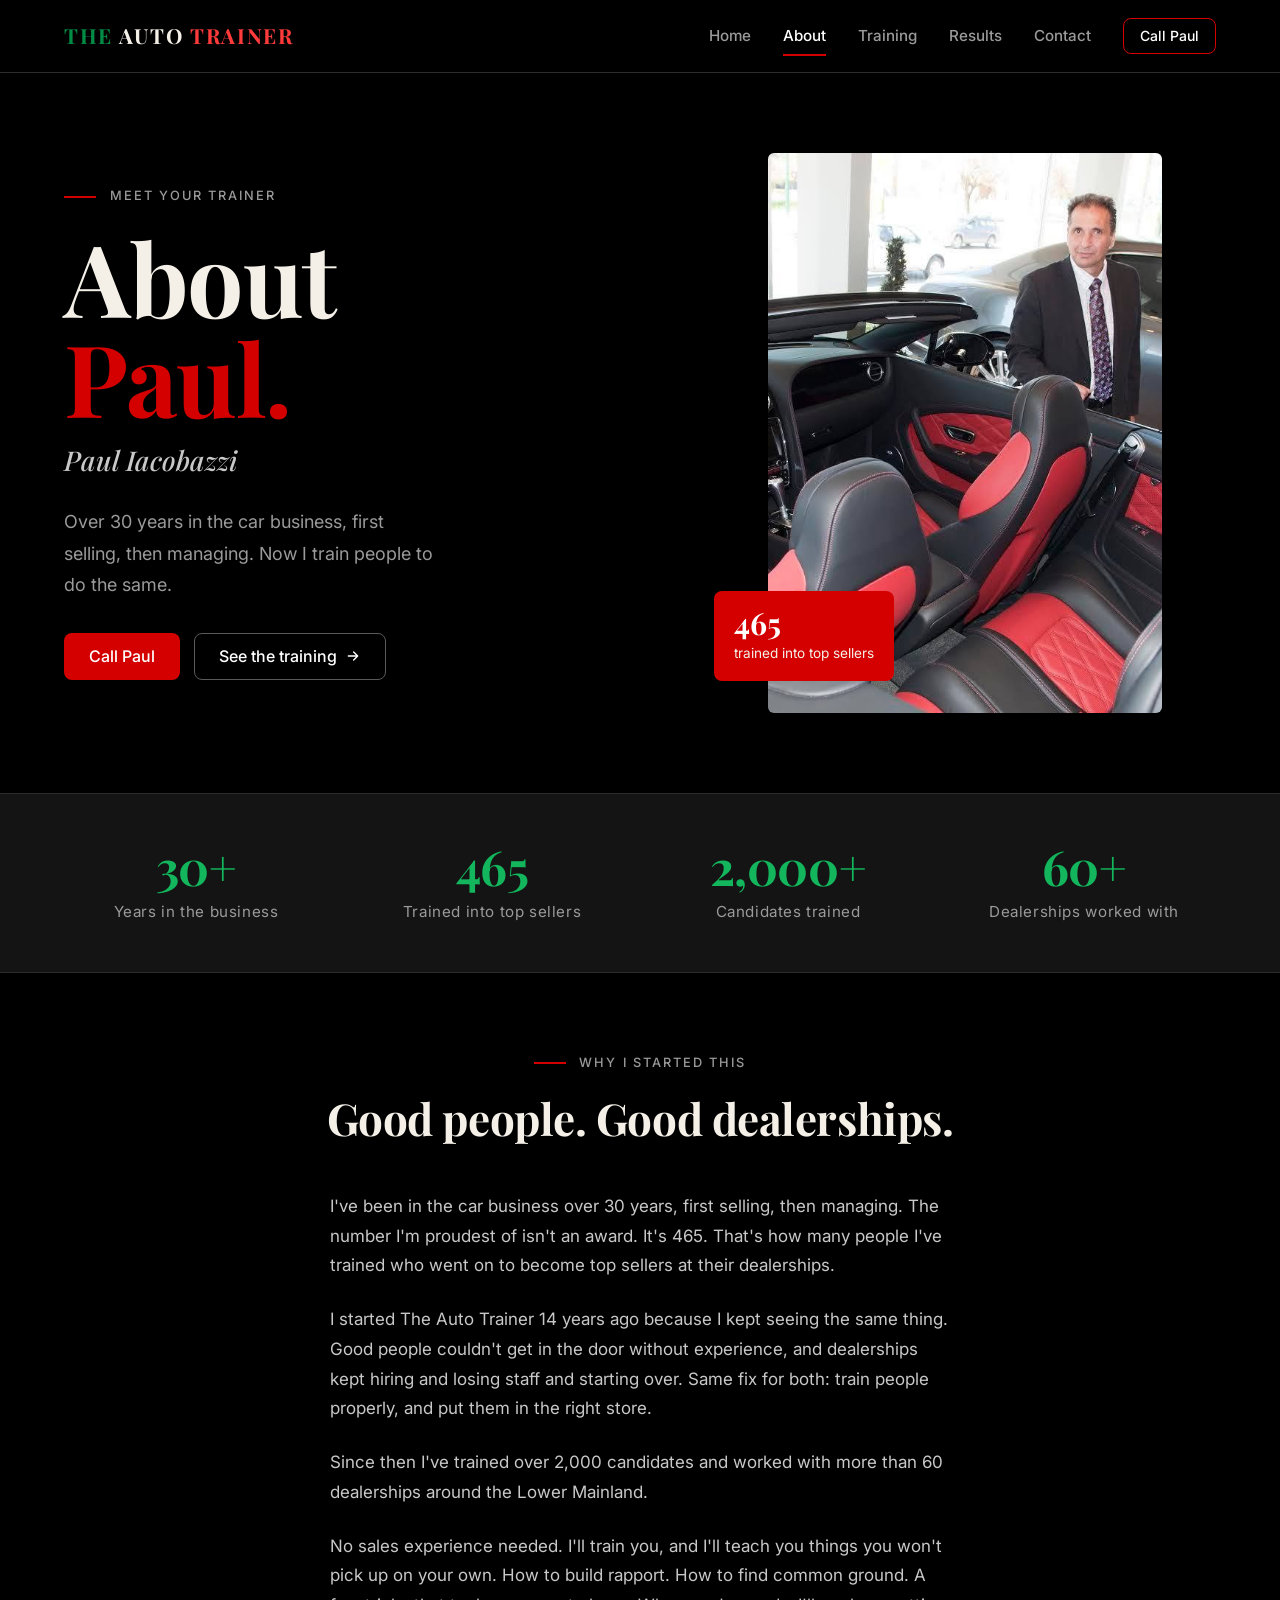
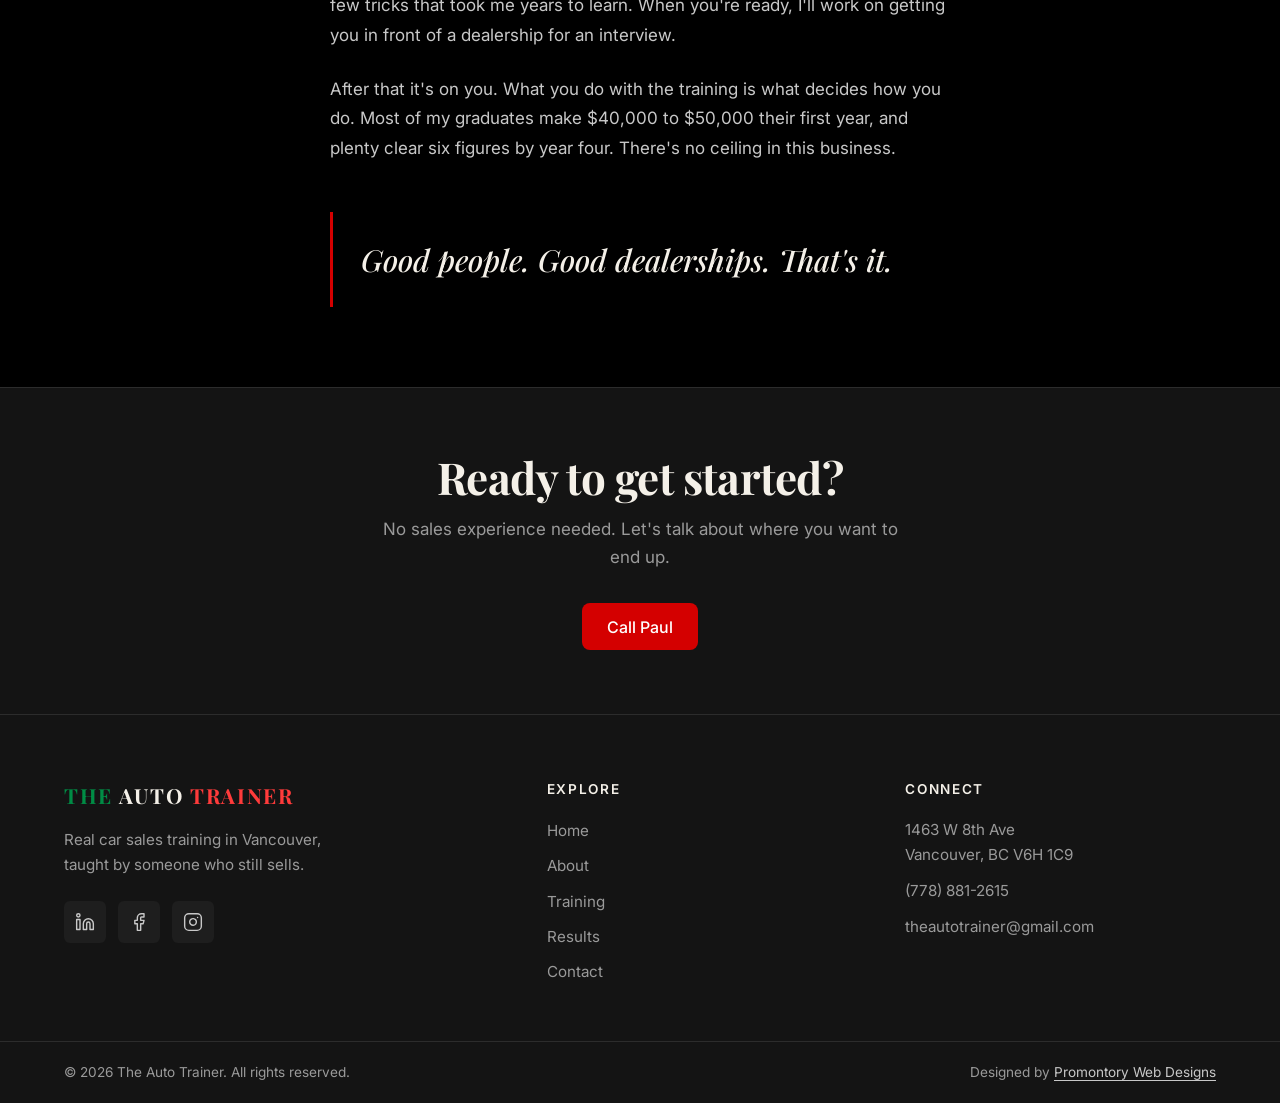
==== about.html @ e6cbb56e "Added About Page" ====
<!DOCTYPE html>
<html lang="en">
<head>
  <meta charset="UTF-8">
  <meta name="viewport" content="width=device-width, initial-scale=1.0">
  <title>About Paul Iacobazzi | The Auto Trainer</title>
  <meta name="description" content="Over 30 years in the car business, 465 trained into top sellers, and more than 2,000 candidates trained across 60+ Lower Mainland dealerships.">

  <link rel="preconnect" href="https://fonts.googleapis.com">
  <link rel="preconnect" href="https://fonts.gstatic.com" crossorigin>
  <link href="https://fonts.googleapis.com/css2?family=Inter:wght@400;500;600&family=Playfair+Display:ital,wght@0,600;0,700;1,500&display=swap" rel="stylesheet">

  <link rel="stylesheet" href="styles.css">
</head>
<body>

  <header class="site-header">
    <nav class="nav container" aria-label="Main">
      <a href="index.html" class="logo"><span class="logo-it">The</span> Auto <span>Trainer</span></a>

      <button type="button" class="nav-toggle" aria-label="Toggle menu" aria-expanded="false" aria-controls="nav-links">
        <span class="nav-toggle-bar"></span>
        <span class="nav-toggle-bar"></span>
        <span class="nav-toggle-bar"></span>
      </button>

      <ul class="nav-links" id="nav-links">
        <li><a href="index.html">Home</a></li>
        <li><a href="about.html" aria-current="page">About</a></li>
        <li><a href="training.html">Training</a></li>
        <li><a href="results.html">Results</a></li>
        <li><a href="contact.html">Contact</a></li>
        <li class="nav-cta-item"><a href="contact.html" class="btn btn-primary">Call Paul</a></li>
      </ul>

      <a href="contact.html" class="btn btn-outline btn-small nav-desktop-cta">Call Paul</a>
    </nav>
  </header>

  <main>
    <section class="hero">
      <div class="hero-inner container">

        <div class="hero-text">
          <p class="eyebrow">Meet your trainer</p>

          <h1 class="hero-title">About <span class="accent">Paul.</span></h1>

          <p class="signature">Paul Iacobazzi</p>

          <p class="hero-sub">
            Over 30 years in the car business, first selling,
            then managing. Now I train people to do the same.
          </p>

          <div class="hero-actions">
            <a href="contact.html" class="btn btn-primary">Call Paul</a>
            <a href="training.html" class="btn btn-outline">
              See the training
              <svg class="btn-arrow" width="16" height="16" viewBox="0 0 24 24" aria-hidden="true">
                <path d="M5 12h14M13 6l6 6-6 6" fill="none" stroke="currentColor" stroke-width="2" stroke-linecap="round" stroke-linejoin="round"/>
              </svg>
            </a>
          </div>
        </div>

        <div class="hero-media">
          <img src="images/paul.jpg" alt="Paul Iacobazzi standing on a dealership lot" class="hero-photo">

          <div class="badge">
            <strong>465</strong>
            <span>trained into top sellers</span>
          </div>
        </div>

      </div>
    </section>

    <section class="stats" aria-label="The Auto Trainer by the numbers">
      <div class="stats-grid container">
        <div class="stat">
          <strong>30+</strong>
          <span>Years in the business</span>
        </div>
        <div class="stat">
          <strong>465</strong>
          <span>Trained into top sellers</span>
        </div>
        <div class="stat">
          <strong>2,000+</strong>
          <span>Candidates trained</span>
        </div>
        <div class="stat">
          <strong>60+</strong>
          <span>Dealerships worked with</span>
        </div>
      </div>
    </section>

    <section class="story" aria-labelledby="story-heading">
      <div class="story-inner container">

        <div class="story-intro">
          <p class="eyebrow">Why I started this</p>
          <h2 id="story-heading">Good people. Good dealerships.</h2>
        </div>

        <div class="story-body">
          <p>I've been in the car business over 30 years, first selling, then managing. The number I'm proudest of isn't an award. It's 465. That's how many people I've trained who went on to become top sellers at their dealerships.</p>

          <p>I started The Auto Trainer 14 years ago because I kept seeing the same thing. Good people couldn't get in the door without experience, and dealerships kept hiring and losing staff and starting over. Same fix for both: train people properly, and put them in the right store.</p>

          <p>Since then I've trained over 2,000 candidates and worked with more than 60 dealerships around the Lower Mainland.</p>

          <p>No sales experience needed. I'll train you, and I'll teach you things you won't pick up on your own. How to build rapport. How to find common ground. A few tricks that took me years to learn. When you're ready, I'll work on getting you in front of a dealership for an interview.</p>

          <p>After that it's on you. What you do with the training is what decides how you do. Most of my graduates make $40,000 to $50,000 their first year, and plenty clear six figures by year four. There's no ceiling in this business.</p>

          <blockquote class="pull-quote">
            <p>Good people. Good dealerships. That's it.</p>
          </blockquote>
        </div>

      </div>
    </section>

    <section class="cta-band">
      <div class="cta-inner container">
        <h2>Ready to get started?</h2>
        <p>No sales experience needed. Let's talk about where you want to end up.</p>
        <a href="contact.html" class="btn btn-primary">Call Paul</a>
      </div>
    </section>
  </main>

  <footer class="site-footer">
    <div class="footer-grid container">

      <div class="footer-brand">
        <a href="index.html" class="logo"><span class="logo-it">The</span> Auto <span>Trainer</span></a>
        <p>Real car sales training in Vancouver, taught by someone who still sells.</p>

        <ul class="social-links" aria-label="Social media">
          <li>
            <a href="https://www.linkedin.com/company/the-auto-trainer" target="_blank" rel="noopener" aria-label="The Auto Trainer on LinkedIn">
              <svg viewBox="0 0 24 24" fill="none" stroke="currentColor" stroke-width="1.7" stroke-linecap="round" stroke-linejoin="round" aria-hidden="true">
                <path d="M16 8a6 6 0 0 1 6 6v7h-4v-7a2 2 0 0 0-2-2 2 2 0 0 0-2 2v7h-4v-7a6 6 0 0 1 6-6z"/>
                <rect x="2" y="9" width="4" height="12"/>
                <circle cx="4" cy="4" r="2"/>
              </svg>
            </a>
          </li>
          <li>
            <a href="https://www.facebook.com/theautotrainer/" target="_blank" rel="noopener" aria-label="The Auto Trainer on Facebook">
              <svg viewBox="0 0 24 24" fill="none" stroke="currentColor" stroke-width="1.7" stroke-linecap="round" stroke-linejoin="round" aria-hidden="true">
                <path d="M18 2h-3a5 5 0 0 0-5 5v3H7v4h3v8h4v-8h3l1-4h-4V7a1 1 0 0 1 1-1h3z"/>
              </svg>
            </a>
          </li>
          <li>
            <a href="https://www.instagram.com/theautotrainer/" target="_blank" rel="noopener" aria-label="The Auto Trainer on Instagram">
              <svg viewBox="0 0 24 24" fill="none" stroke="currentColor" stroke-width="1.7" stroke-linecap="round" stroke-linejoin="round" aria-hidden="true">
                <rect x="2" y="2" width="20" height="20" rx="5" ry="5"/>
                <path d="M16 11.37A4 4 0 1 1 12.63 8 4 4 0 0 1 16 11.37z"/>
                <line x1="17.5" y1="6.5" x2="17.51" y2="6.5"/>
              </svg>
            </a>
          </li>
        </ul>
      </div>

      <nav class="footer-col" aria-label="Footer">
        <h2>Explore</h2>
        <ul>
          <li><a href="index.html">Home</a></li>
          <li><a href="about.html">About</a></li>
          <li><a href="training.html">Training</a></li>
          <li><a href="results.html">Results</a></li>
          <li><a href="contact.html">Contact</a></li>
        </ul>
      </nav>

      <div class="footer-col">
        <h2>Connect</h2>
        <address>
          <p>1463 W 8th Ave<br>Vancouver, BC V6H 1C9</p>
          <p><a href="tel:+17788812615">(778) 881-2615</a></p>
          <p><a href="mailto:theautotrainer@gmail.com">theautotrainer@gmail.com</a></p>
        </address>
      </div>

    </div>

    <div class="footer-bottom">
      <div class="footer-bottom-inner container">
        <p>&copy; 2026 The Auto Trainer. All rights reserved.</p>
        <p>Designed by <a href="https://promontorywebdesigns.com" target="_blank" rel="noopener">Promontory Web Designs</a></p>
      </div>
    </div>
  </footer>

  <script>
    (function () {
      var toggle = document.querySelector('.nav-toggle');
      var navLinks = document.getElementById('nav-links');
      if (!toggle || !navLinks) return;

      function closeMenu() {
        navLinks.classList.remove('is-open');
        toggle.classList.remove('is-open');
        toggle.setAttribute('aria-expanded', 'false');
        document.body.classList.remove('nav-open');
      }

      toggle.addEventListener('click', function () {
        var isOpen = navLinks.classList.toggle('is-open');
        toggle.classList.toggle('is-open', isOpen);
        toggle.setAttribute('aria-expanded', String(isOpen));
        document.body.classList.toggle('nav-open', isOpen);
      });

      navLinks.addEventListener('click', function (e) {
        if (e.target.tagName === 'A') closeMenu();
      });

      window.addEventListener('resize', function () {
        if (window.innerWidth > 900) closeMenu();
      });
    })();
  </script>
</body>
</html>
---- styles.css ----
/* ============================================
   The Auto Trainer Palette
   ============================================ */
:root {
  --rosso-corsa: #D40000;
  --rosso-dark: #A80000;
  --rosso-hover: #E60000;
  /* #D40000 tops out at ~3.8:1 on black; use this for small red text (WCAG AA 4.5:1) */
  --rosso-text: #FF3B3B;
  --verde-italia: #008C45;
  /* Brighter sibling of the logo green (same hue, ~147°) for positive metrics;
     #008C45 only clears large-text contrast on dark, this clears AA at any size */
  --verde-text: #13B65C;
  --black: #000000;
  --charcoal: #141414;
  --graphite: #1E1E1E;
  --line: #2C2C2C;
  --gray: #9A9A9A;
  --silver: #C8C8C8;
  --white: #FFFFFF;
  --ivory: #F4F0E8;

  --font-display: "Playfair Display", Georgia, "Times New Roman", serif;
  --font-body: "Inter", "Helvetica Neue", Arial, sans-serif;

  --container: 1200px;
  --radius: 8px;
  --ease-out: cubic-bezier(0.2, 0.8, 0.2, 1);

  /* Type scale — every size on the site comes from here */
  --text-xs: 0.85rem;       /* micro labels, legal, inline link cues */
  --text-sm: 0.95rem;       /* nav, footer links, captions */
  --text-base: 1rem;        /* card body copy */
  --text-lg: 1.0625rem;     /* section ledes, long-form prose */
  --text-xl: 1.125rem;      /* hero subhead */
  --h-card: 1.4rem;         /* card + list headings */
  --h-section: clamp(1.9rem, 4.2vw, 2.75rem);
  --h-page: clamp(3.25rem, 8vw, 6.25rem);
  --lh-body: 1.65;
  --lh-prose: 1.75;
  --lh-heading: 1.15;
}

/* ============================================
   Base
   ============================================ */
*,
*::before,
*::after {
  box-sizing: border-box;
}

html {
  scroll-behavior: smooth;
}

body {
  margin: 0;
  background: var(--black);
  color: var(--white);
  font-family: var(--font-body);
  font-size: 1rem;
  line-height: 1.6;
  -webkit-font-smoothing: antialiased;
}

img {
  max-width: 100%;
  display: block;
}

a {
  color: inherit;
  text-decoration: none;
}

:focus-visible {
  outline: 2px solid var(--rosso-corsa);
  outline-offset: 3px;
}

.container {
  width: 100%;
  max-width: var(--container);
  margin: 0 auto;
  padding: 0 1.5rem;
}

/* ============================================
   Buttons
   ============================================ */
.btn {
  display: inline-flex;
  align-items: center;
  gap: 0.5rem;
  padding: 0.9rem 1.5rem;
  border-radius: var(--radius);
  font-family: var(--font-body);
  font-size: 1rem;
  font-weight: 500;
  line-height: 1;
  border: 1px solid transparent;
  white-space: nowrap;
  transition:
    background-color 0.2s ease,
    border-color 0.2s ease,
    color 0.2s ease,
    transform 0.25s var(--ease-out),
    box-shadow 0.25s var(--ease-out);
}

.btn:hover {
  transform: translateY(-2px);
}

.btn:active {
  transform: translateY(0);
  transition-duration: 0.05s;
}

.btn-primary {
  background: var(--rosso-corsa);
  color: var(--white);
}

.btn-primary:hover {
  background: var(--rosso-hover);
  box-shadow: 0 8px 24px rgba(212, 0, 0, 0.35);
}

.btn-outline {
  border-color: #5A5A5A;
  color: var(--white);
}

.btn-outline:hover {
  border-color: var(--rosso-corsa);
  background: rgba(212, 0, 0, 0.1);
}

.btn-small {
  padding: 0.6rem 1rem;
  font-size: 0.875rem;
  border-color: var(--rosso-corsa);
}

.btn-small:hover {
  background: var(--rosso-corsa);
  box-shadow: 0 6px 18px rgba(212, 0, 0, 0.3);
}

.btn-arrow {
  transition: transform 0.2s ease;
}

.btn:hover .btn-arrow {
  transform: translateX(3px);
}

/* ============================================
   Header / Nav
   ============================================ */
.site-header {
  border-bottom: 1px solid var(--line);
}

.nav {
  display: flex;
  align-items: center;
  justify-content: space-between;
  gap: 2rem;
  min-height: 72px;
}

.logo {
  font-family: var(--font-display);
  color: var(--ivory);
  font-size: 1.3rem;
  font-weight: 700;
  letter-spacing: 0.08em;
  text-transform: uppercase;
  white-space: nowrap;
}

.logo span {
  color: var(--rosso-text);
}

.logo .logo-it {
  color: var(--verde-italia);
}

.nav-links {
  display: flex;
  gap: 2rem;
  margin: 0 0 0 auto;
  padding: 0;
  list-style: none;
}

.nav-links a {
  position: relative;
  display: inline-block;
  padding: 0.35rem 0;
  color: var(--gray);
  font-size: var(--text-sm);
  font-weight: 500;
  transition: color 0.2s ease;
}

/* Red underline that slides in from the left */
.nav-links a::after {
  content: "";
  position: absolute;
  left: 0;
  right: 0;
  bottom: -2px;
  height: 2px;
  background: var(--rosso-corsa);
  transform: scaleX(0);
  transform-origin: left;
  transition: transform 0.25s ease;
}

.nav-links a:hover,
.nav-links a:focus-visible,
.nav-links a[aria-current="page"] {
  color: var(--white);
}

.nav-links a:hover::after,
.nav-links a:focus-visible::after,
.nav-links a[aria-current="page"]::after {
  transform: scaleX(1);
}

.nav-cta-item {
  display: none;
}

.nav-toggle {
  display: none;
  flex-direction: column;
  justify-content: center;
  align-items: center;
  gap: 5px;
  width: 40px;
  height: 40px;
  padding: 0;
  background: transparent;
  border: none;
  border-radius: 6px;
  cursor: pointer;
  transition: background-color 0.2s ease;
}

.nav-toggle:hover {
  background: rgba(255, 255, 255, 0.08);
}

.nav-toggle-bar {
  width: 18px;
  height: 2px;
  background: var(--ivory);
  transition: transform 0.2s ease, opacity 0.2s ease;
}

.nav-toggle.is-open .nav-toggle-bar:nth-child(1) {
  transform: translateY(7px) rotate(45deg);
}

.nav-toggle.is-open .nav-toggle-bar:nth-child(2) {
  opacity: 0;
}

.nav-toggle.is-open .nav-toggle-bar:nth-child(3) {
  transform: translateY(-7px) rotate(-45deg);
}

/* ============================================
   Hero
   ============================================ */
.hero-inner {
  display: grid;
  grid-template-columns: minmax(0, 1.2fr) minmax(0, 1fr);
  align-items: center;
  gap: 3rem;
  padding-top: 5rem;
  padding-bottom: 5rem;
}

.eyebrow {
  display: flex;
  align-items: center;
  gap: 0.85rem;
  margin: 0 0 1.25rem;
  color: var(--gray);
  font-size: 0.8rem;
  font-weight: 500;
  letter-spacing: 0.16em;
  text-transform: uppercase;
}

.eyebrow::before {
  content: "";
  width: 32px;
  height: 2px;
  background: var(--rosso-corsa);
  flex-shrink: 0;
}

.hero-title {
  margin: 0;
  font-family: var(--font-display);
  color: var(--ivory);
  font-size: var(--h-page);
  font-weight: 700;
  line-height: 1;
  letter-spacing: -0.015em;
}

.hero-title .accent {
  display: block;
  color: var(--rosso-corsa);
}

.signature {
  margin: 0.75rem 0 1.5rem;
  font-family: var(--font-display);
  font-style: italic;
  font-weight: 500;
  font-size: clamp(1.3rem, 2.3vw, 1.7rem);
  color: var(--silver);
}

.hero-sub {
  max-width: 34ch;
  margin: 0 0 2rem;
  color: var(--gray);
  font-size: var(--text-xl);
  line-height: var(--lh-prose);
}

.hero-actions {
  display: flex;
  flex-wrap: wrap;
  gap: 0.85rem;
}

/* Photo + badge */
.hero-media {
  position: relative;
  aspect-ratio: 4 / 5;
  max-height: 560px;
}

.hero-photo {
  position: absolute;
  top: 0;
  right: 0;
  width: 88%;
  height: 100%;
  object-fit: cover;
  border-radius: 6px;
}

.badge {
  position: absolute;
  left: 0;
  bottom: 2rem;
  padding: 1rem 1.25rem;
  background: var(--rosso-corsa);
  border-radius: var(--radius);
}

.badge strong {
  display: block;
  font-family: var(--font-display);
  font-size: 1.9rem;
  font-weight: 700;
  line-height: 1.05;
}

.badge span {
  display: block;
  margin-top: 0.25rem;
  color: var(--ivory);
  font-size: var(--text-xs);
}

/* ============================================
   Audience strip
   ============================================ */
.audience {
  background: var(--charcoal);
  border-top: 1px solid var(--line);
  border-bottom: 1px solid var(--line);
}

.audience-grid {
  display: grid;
  grid-template-columns: repeat(3, minmax(0, 1fr));
}

.audience-item {
  display: block;
  padding: 1.5rem 1.5rem 1.5rem 1.25rem;
  border-left: 3px solid transparent;
  transition: border-color 0.2s ease, background-color 0.2s ease;
}

.audience-item + .audience-item {
  border-left-color: var(--line);
}

.audience-item:first-child {
  border-left-color: var(--line);
}

.audience-item:last-child {
  border-right: 3px solid var(--line);
}

.audience-item:hover {
  border-left-color: var(--rosso-corsa);
  background: var(--graphite);
}

.audience-item h2 {
  margin: 0;
  font-family: var(--font-display);
  color: var(--ivory);
  font-size: var(--h-card);
  font-weight: 600;
  line-height: 1.2;
}

.audience-item p {
  margin: 0.2rem 0 0;
  color: var(--gray);
  font-size: var(--text-sm);
  transition: color 0.2s ease;
}

.audience-item:hover p,
.audience-item:active p {
  color: var(--silver);
}

/* ============================================
   Program cards
   ============================================ */
.program-inner {
  padding-top: 5rem;
  padding-bottom: 5rem;
}

.program-intro {
  max-width: 56rem;
  margin: 0 auto 4rem;
  text-align: center;
}

.program-intro .eyebrow {
  justify-content: center;
}

.program-intro h2 {
  margin: 0 0 0.875rem;
  font-family: var(--font-display);
  color: var(--ivory);
  font-size: var(--h-section);
  font-weight: 700;
  line-height: var(--lh-heading);
  letter-spacing: -0.01em;
  text-wrap: balance;
}

.program-intro p:not(.eyebrow) {
  max-width: 52ch;
  margin: 0 auto;
  color: var(--gray);
  font-size: var(--text-lg);
  line-height: var(--lh-body);
}

.program-grid {
  display: grid;
  grid-template-columns: repeat(3, minmax(0, 1fr));
  gap: 3.5rem 1.75rem;
}

.program-card {
  position: relative;
  display: flex;
  flex-direction: column;
  margin-top: 1.75rem;
  padding: 3.5rem 1.875rem 1.875rem;
  background: var(--graphite);
  border-radius: 6px;
  transition: transform 0.3s var(--ease-out), box-shadow 0.3s var(--ease-out);
}

.program-card:hover {
  transform: translateY(-4px);
  box-shadow: 0 16px 36px rgba(0, 0, 0, 0.55);
}

.program-card:has(a:focus-visible) {
  outline: 2px solid var(--rosso-corsa);
  outline-offset: 3px;
}

.program-card:has(a:focus-visible) a {
  outline: none;
}

.program-tile {
  position: absolute;
  top: -1.75rem;
  left: 1.5rem;
  display: grid;
  place-items: center;
  width: 58px;
  height: 58px;
  background: var(--rosso-corsa);
  color: var(--white);
  border-radius: 6px;
  transition: transform 0.3s var(--ease-out), box-shadow 0.3s var(--ease-out);
}

.program-card:hover .program-tile {
  transform: scale(1.06);
  box-shadow: 0 6px 18px rgba(212, 0, 0, 0.4);
}

.program-tile svg {
  display: block;
  width: 26px;
  height: 26px;
}

.program-card h3 {
  margin: 0 0 0.75rem;
  font-family: var(--font-display);
  color: var(--ivory);
  font-size: var(--h-card);
  font-weight: 600;
  line-height: 1.2;
  text-wrap: balance;
}

.program-card p {
  margin: 0 0 1.5rem;
  color: var(--gray);
  font-size: var(--text-base);
  line-height: var(--lh-body);
}

.program-card a {
  margin-top: auto;
  align-self: flex-start;
  color: var(--rosso-text);
  font-size: var(--text-xs);
  font-weight: 600;
  text-decoration: underline;
  text-underline-offset: 4px;
  text-decoration-thickness: 1px;
  transition: text-decoration-thickness 0.2s ease, text-underline-offset 0.2s ease;
}

/* Stretch the link over the whole card so the full surface is the click target */
.program-card a::after {
  content: "";
  position: absolute;
  inset: 0;
}

.program-card:hover a {
  text-decoration-thickness: 2px;
  text-underline-offset: 6px;
}

/* ============================================
   Stats band
   ============================================ */
.stats {
  background: var(--charcoal);
  border-top: 1px solid var(--line);
  border-bottom: 1px solid var(--line);
}

.stats-grid {
  display: grid;
  grid-template-columns: repeat(4, minmax(0, 1fr));
  padding-top: 3rem;
  padding-bottom: 3rem;
  gap: 2rem;
}

.stat {
  text-align: center;
}

.stat strong {
  display: block;
  font-family: var(--font-display);
  color: var(--verde-text);
  font-size: clamp(2.25rem, 4vw, 3rem);
  font-weight: 700;
  line-height: 1;
  letter-spacing: -0.01em;
}

.stat span {
  display: block;
  margin-top: 0.6rem;
  color: var(--gray);
  font-size: var(--text-sm);
  letter-spacing: 0.04em;
}

/* ============================================
   Story
   ============================================ */
.story-inner {
  padding-top: 5rem;
  padding-bottom: 5rem;
}

.story-intro {
  max-width: 56rem;
  margin: 0 auto 3rem;
  text-align: center;
}

.story-intro .eyebrow {
  justify-content: center;
}

.story-intro h2 {
  margin: 0;
  font-family: var(--font-display);
  color: var(--ivory);
  font-size: var(--h-section);
  font-weight: 700;
  line-height: var(--lh-heading);
  letter-spacing: -0.01em;
  text-wrap: balance;
}

.story-body {
  max-width: 62ch;
  margin: 0 auto;
}

/* Silver rather than gray: this is the page's primary long-form reading copy,
   one deliberate step up the hierarchy from supporting text */
.story-body p {
  margin: 0 0 1.5rem;
  color: var(--silver);
  font-size: var(--text-lg);
  line-height: var(--lh-prose);
}

.pull-quote {
  margin: 3rem 0 0;
  padding: 1.75rem 0 1.75rem 1.75rem;
  border-left: 3px solid var(--rosso-corsa);
}

.pull-quote p {
  margin: 0;
  font-family: var(--font-display);
  color: var(--ivory);
  font-size: clamp(1.4rem, 3vw, 1.9rem);
  font-style: italic;
  font-weight: 500;
  line-height: 1.3;
}

/* ============================================
   CTA band
   ============================================ */
.cta-band {
  background: var(--charcoal);
  border-top: 1px solid var(--line);
}

.cta-inner {
  padding-top: 4rem;
  padding-bottom: 4rem;
  text-align: center;
}

.cta-inner h2 {
  margin: 0 0 0.75rem;
  font-family: var(--font-display);
  color: var(--ivory);
  font-size: var(--h-section);
  font-weight: 700;
  line-height: var(--lh-heading);
  letter-spacing: -0.01em;
  text-wrap: balance;
}

.cta-inner p {
  max-width: 48ch;
  margin: 0 auto 2rem;
  color: var(--gray);
  font-size: var(--text-lg);
  line-height: var(--lh-body);
}

/* ============================================
   Footer
   ============================================ */
.site-footer {
  background: var(--charcoal);
  border-top: 1px solid var(--line);
}

.footer-grid {
  display: grid;
  grid-template-columns: 1.4fr 1fr 1fr;
  gap: 3rem;
  padding-top: 4rem;
  padding-bottom: 3.5rem;
}

.footer-brand p {
  max-width: 30ch;
  margin: 1rem 0 1.5rem;
  color: var(--gray);
  font-size: var(--text-sm);
  line-height: 1.6;
}

.social-links {
  display: flex;
  gap: 0.75rem;
  margin: 0;
  padding: 0;
  list-style: none;
}

.social-links a {
  display: grid;
  place-items: center;
  width: 42px;
  height: 42px;
  background: var(--graphite);
  color: var(--silver);
  border-radius: 6px;
  transition:
    background-color 0.2s ease,
    color 0.2s ease,
    transform 0.25s var(--ease-out);
}

.social-links svg {
  width: 20px;
  height: 20px;
}

.social-links a:hover {
  background: var(--rosso-corsa);
  color: var(--white);
  transform: translateY(-2px);
}

.footer-col h2 {
  margin: 0 0 1.1rem;
  color: var(--ivory);
  font-family: var(--font-body);
  font-size: var(--text-xs);
  font-weight: 600;
  letter-spacing: 0.12em;
  text-transform: uppercase;
}

.footer-col ul {
  margin: 0;
  padding: 0;
  list-style: none;
}

.footer-col li + li {
  margin-top: 0.6rem;
}

.footer-col a {
  color: var(--gray);
  font-size: var(--text-sm);
  transition: color 0.2s ease;
}

.footer-col a:hover {
  color: var(--white);
}

.footer-col address {
  font-style: normal;
}

.footer-col address p {
  margin: 0 0 0.75rem;
  color: var(--gray);
  font-size: var(--text-sm);
  line-height: 1.6;
}

.footer-bottom {
  border-top: 1px solid var(--line);
}

.footer-bottom-inner {
  display: flex;
  justify-content: space-between;
  align-items: center;
  flex-wrap: wrap;
  gap: 0.5rem 1.5rem;
  padding-top: 1.25rem;
  padding-bottom: 1.25rem;
}

.footer-bottom p {
  margin: 0;
  color: var(--gray);
  font-size: var(--text-xs);
}

.footer-bottom a {
  color: var(--silver);
  text-decoration: underline;
  text-underline-offset: 3px;
  transition: color 0.2s ease;
}

.footer-bottom a:hover {
  color: var(--white);
}

/* ============================================
   Page-load reveal (hero only)
   ============================================ */
.hero-text > * {
  animation: rise 0.7s ease-out both;
}

.hero-text > :nth-child(2) { animation-delay: 0.1s; }
.hero-text > :nth-child(3) { animation-delay: 0.25s; }
.hero-text > :nth-child(4) { animation-delay: 0.35s; }
.hero-text > :nth-child(5) { animation-delay: 0.45s; }

@keyframes rise {
  from {
    opacity: 0;
    transform: translateY(14px);
  }
  to {
    opacity: 1;
    transform: translateY(0);
  }
}

@media (prefers-reduced-motion: reduce) {
  html {
    scroll-behavior: auto;
  }

  *,
  *::before,
  *::after {
    animation: none !important;
    transition: none !important;
  }
}

/* ============================================
   Responsive
   ============================================ */
@media (max-width: 900px) {
  .nav {
    position: relative;
    justify-content: center;
  }

  .nav-toggle {
    display: flex;
    position: absolute;
    right: 0.75rem;
    top: 50%;
    transform: translateY(-50%);
    z-index: 60;
  }

  .nav-desktop-cta {
    display: none;
  }

  .nav-links {
    display: flex;
    flex-direction: column;
    justify-content: center;
    position: fixed;
    inset: 0;
    margin: 0;
    padding: 6.5rem 1.5rem 2.5rem;
    gap: 0.25rem;
    background: var(--black);
    border-bottom: none;
    overflow-y: auto;
    opacity: 0;
    visibility: hidden;
    transform: translateY(-10px);
    transition: opacity 0.25s ease, transform 0.25s ease, visibility 0s linear 0.25s;
    z-index: 50;
  }

  .nav-links.is-open {
    opacity: 1;
    visibility: visible;
    transform: translateY(0);
    transition: opacity 0.25s ease, transform 0.25s ease;
  }

  .nav-links li {
    width: 100%;
  }

  .nav-links a {
    display: block;
    padding: 1.1rem 0;
    border-bottom: 1px solid var(--line);
    text-align: center;
    font-size: 1.2rem;
  }

  .nav-cta-item {
    display: list-item;
    margin-top: 1.5rem;
  }

  .nav-cta-item a {
    border-bottom: none;
  }

  .nav-cta-item .btn {
    width: 100%;
    justify-content: center;
    padding: 1.1rem 1.5rem;
    font-size: 1.05rem;
  }

  .nav-links a.btn-primary {
    color: var(--white);
  }

  body.nav-open {
    overflow: hidden;
  }

  .hero-inner {
    grid-template-columns: 1fr;
    gap: 2.5rem;
    padding-top: 3rem;
    padding-bottom: 3rem;
  }

  .hero-media {
    max-width: 440px;
    width: 100%;
    margin: 0 auto;
  }

  .hero-photo {
    left: 0;
    right: 0;
    width: 100%;
  }

  .program-grid {
    grid-template-columns: repeat(2, minmax(0, 1fr));
    gap: 3.25rem 1.5rem;
  }

  .footer-grid {
    grid-template-columns: 1fr 1fr;
  }

  .footer-brand {
    grid-column: 1 / -1;
  }

  .stats-grid {
    grid-template-columns: repeat(2, minmax(0, 1fr));
    gap: 2.5rem 2rem;
  }
}

@media (max-width: 640px) {
  .audience-grid {
    grid-template-columns: 1fr;
  }

  /* Every row gets both side edges so the stack reads as one box;
     border-left-color is left alone here so :hover/:active can still turn it red */
  .audience-item {
    border-left-color: var(--line);
    border-right: 3px solid var(--line);
  }

  .audience-item + .audience-item {
    border-top: 1px solid var(--line);
  }

  .audience-item:hover,
  .audience-item:active {
    border-left-color: var(--rosso-corsa);
    border-right-color: var(--rosso-corsa);
    background: var(--graphite);
  }

  .hero-actions .btn {
    width: 100%;
    justify-content: center;
  }

  .logo {
    font-size: 1.05rem;
    letter-spacing: 0.05em;
  }

  .nav {
    gap: 1rem;
  }

  .hero-title {
    font-size: clamp(1.75rem, 8.5vw, 2.5rem);
  }

  .hero-title .accent {
    display: inline;
  }

  .hero-text {
    text-align: center;
  }

  .eyebrow {
    justify-content: center;
  }

  .hero-inner {
    padding-top: 4.5rem;
    padding-bottom: 3.5rem;
  }

  .signature {
    margin: 0.4rem 0 0.9rem;
  }

  .hero-sub {
    margin-left: auto;
    margin-right: auto;
    margin-bottom: 2.5rem;
  }

  .hero-actions {
    justify-content: center;
  }

  .program-grid {
    grid-template-columns: 1fr;
    gap: 3rem;
  }

  .program-inner {
    padding-top: 3.5rem;
    padding-bottom: 3.5rem;
  }

  .program-intro {
    margin-bottom: 3rem;
  }

  .program-card {
    text-align: center;
  }

  .program-tile {
    left: 0;
    right: 0;
    margin: 0 auto;
  }

  .program-card a {
    align-self: center;
  }

  .footer-grid {
    grid-template-columns: 1fr;
    gap: 2.5rem;
    padding-top: 3rem;
    padding-bottom: 2.5rem;
    text-align: center;
  }

  .footer-brand p {
    margin-left: auto;
    margin-right: auto;
  }

  .social-links {
    justify-content: center;
  }

  .footer-bottom-inner {
    justify-content: center;
    text-align: center;
  }

  .story-inner {
    padding-top: 3.5rem;
    padding-bottom: 3.5rem;
  }

  .story-body p {
    font-size: 1rem;
  }

  .pull-quote {
    margin-top: 2.5rem;
    padding: 1.25rem 0 1.25rem 1.25rem;
  }

  .cta-inner {
    padding-top: 3rem;
    padding-bottom: 3rem;
  }

  .cta-inner .btn {
    width: 100%;
    justify-content: center;
  }
}
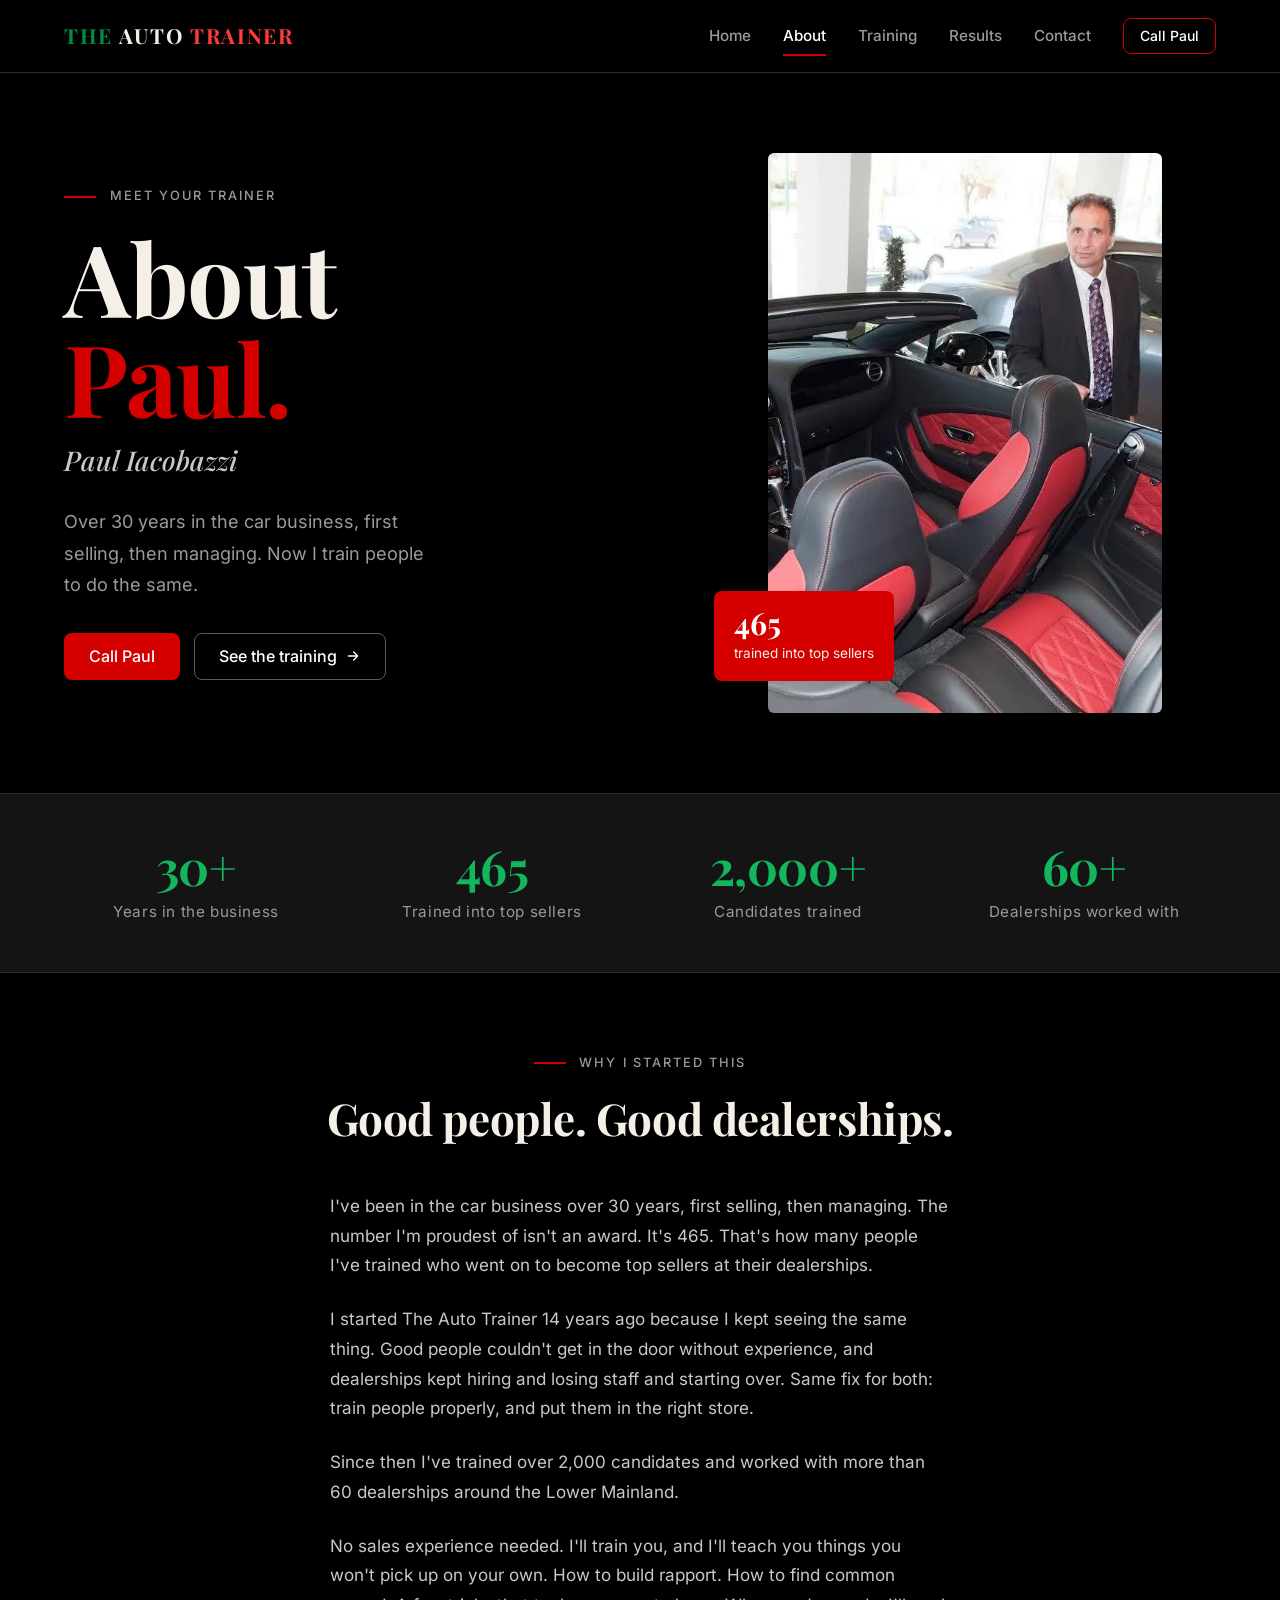
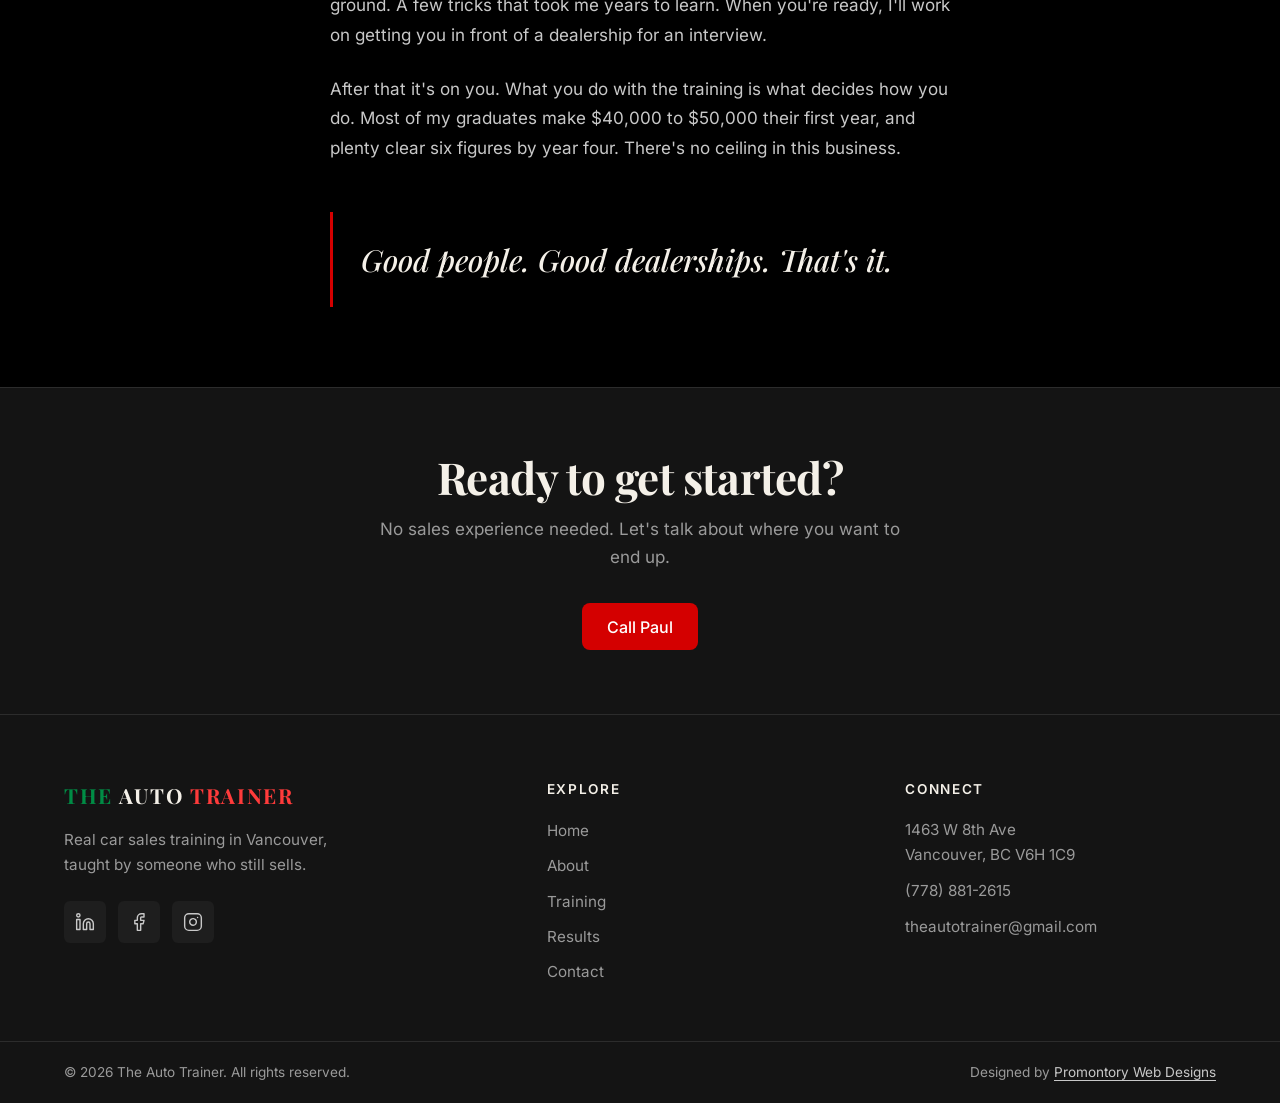
==== commit 6dccf6f0: "Added folders for CSS and Image compressions" ====
--- a/about.html
+++ b/about.html
@@ -6,10 +6,11 @@
   <title>About Paul Iacobazzi | The Auto Trainer</title>
   <meta name="description" content="Over 30 years in the car business, 465 trained into top sellers, and more than 2,000 candidates trained across 60+ Lower Mainland dealerships.">
 
-  <link rel="preconnect" href="https://fonts.googleapis.com">
-  <link rel="preconnect" href="https://fonts.gstatic.com" crossorigin>
-  <link href="https://fonts.googleapis.com/css2?family=Inter:wght@400;500;600&family=Playfair+Display:ital,wght@0,600;0,700;1,500&display=swap" rel="stylesheet">
-
+  <link rel="preload" href="fonts/Inter-var.woff2" as="font" type="font/woff2" crossorigin>
+  <link rel="preload" href="fonts/PlayfairDisplay-var.woff2" as="font" type="font/woff2" crossorigin>
+  <link rel="preload" href="images/paul-hero.webp" as="image" fetchpriority="high">
+
+  <link rel="stylesheet" href="fonts.css">
   <link rel="stylesheet" href="styles.css">
 </head>
 <body>
@@ -65,7 +66,7 @@
         </div>
 
         <div class="hero-media">
-          <img src="images/paul.jpg" alt="Paul Iacobazzi standing on a dealership lot" class="hero-photo">
+          <img src="images/paul-hero.webp" alt="Paul Iacobazzi standing on a dealership lot" class="hero-photo" width="608" height="760" fetchpriority="high" decoding="async">
 
           <div class="badge">
             <strong>465</strong>
--- a/fonts.css
+++ b/fonts.css
@@ -0,0 +1,30 @@
+/* Self-hosted Google Fonts, latin subset, variable weights.
+   Served from our own origin so the browser does not have to resolve, connect to
+   and chain two extra third-party hosts before it can paint text. */
+
+@font-face {
+  font-family: 'Inter';
+  font-style: normal;
+  font-weight: 400 600;
+  font-display: swap;
+  src: url(fonts/Inter-var.woff2) format('woff2');
+  unicode-range: U+0000-00FF, U+0131, U+0152-0153, U+02BB-02BC, U+02C6, U+02DA, U+02DC, U+0304, U+0308, U+0329, U+2000-206F, U+20AC, U+2122, U+2191, U+2193, U+2212, U+2215, U+FEFF, U+FFFD;
+}
+
+@font-face {
+  font-family: 'Playfair Display';
+  font-style: italic;
+  font-weight: 500;
+  font-display: swap;
+  src: url(fonts/PlayfairDisplay-italic-var.woff2) format('woff2');
+  unicode-range: U+0000-00FF, U+0131, U+0152-0153, U+02BB-02BC, U+02C6, U+02DA, U+02DC, U+0304, U+0308, U+0329, U+2000-206F, U+20AC, U+2122, U+2191, U+2193, U+2212, U+2215, U+FEFF, U+FFFD;
+}
+
+@font-face {
+  font-family: 'Playfair Display';
+  font-style: normal;
+  font-weight: 600 700;
+  font-display: swap;
+  src: url(fonts/PlayfairDisplay-var.woff2) format('woff2');
+  unicode-range: U+0000-00FF, U+0131, U+0152-0153, U+02BB-02BC, U+02C6, U+02DA, U+02DC, U+0304, U+0308, U+0329, U+2000-206F, U+20AC, U+2122, U+2191, U+2193, U+2212, U+2215, U+FEFF, U+FFFD;
+}
